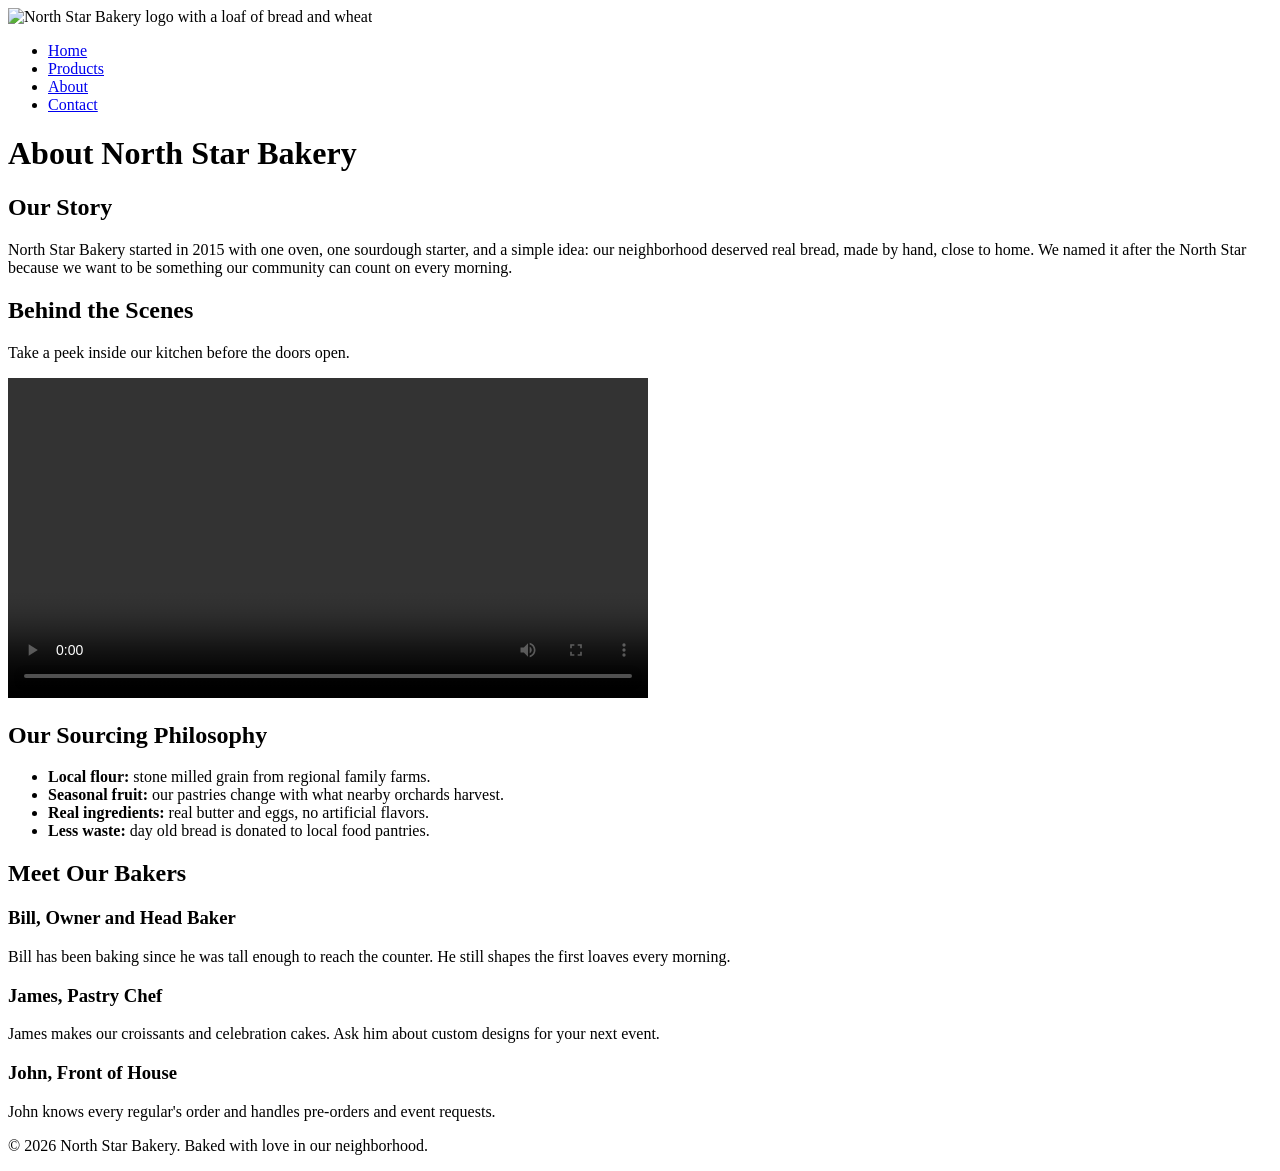
==== about.html @ cde5b95f "Add files via upload" ====
<!DOCTYPE html>
<html lang="en">
<head>
  <meta charset="UTF-8">
  <meta name="viewport" content="width=device-width, initial-scale=1.0">
  <title>North Star Bakery | About</title>
</head>
<body>

  <header>
    <img src="Bakery_c/bakery-logo_c.png" alt="North Star Bakery logo with a loaf of bread and wheat" width="160">
    <nav>
      <ul>
        <li><a href="index.html">Home</a></li>
        <li><a href="products.html">Products</a></li>
        <li><a href="about.html">About</a></li>
        <li><a href="contact.html">Contact</a></li>
      </ul>
    </nav>
  </header>

  <main>

    <h1>About North Star Bakery</h1>

    <section>
      <h2>Our Story</h2>
      <p>North Star Bakery started in 2015 with one oven, one sourdough starter, and a simple idea: our neighborhood deserved real bread, made by hand, close to home. We named it after the North Star because we want to be something our community can count on every morning.</p>
    </section>

    <section>
      <h2>Behind the Scenes</h2>
      <p>Take a peek inside our kitchen before the doors open.</p>
      <video controls width="640">
        <source src="Bakery_c/bakery-behind-scenes_c.mp4" type="video/mp4">
        Your browser does not support video. <a href="Bakery_c/bakery-behind-scenes_c.mp4">Download our behind-the-scenes video</a> instead.
      </video>
    </section>

    <section>
      <h2>Our Sourcing Philosophy</h2>
      <ul>
        <li><strong>Local flour:</strong> stone milled grain from regional family farms.</li>
        <li><strong>Seasonal fruit:</strong> our pastries change with what nearby orchards harvest.</li>
        <li><strong>Real ingredients:</strong> real butter and eggs, no artificial flavors.</li>
        <li><strong>Less waste:</strong> day old bread is donated to local food pantries.</li>
      </ul>
    </section>

    <section>
      <h2>Meet Our Bakers</h2>

      <article>
        <h3>Bill, Owner and Head Baker</h3>
        <p>Bill has been baking since he was tall enough to reach the counter. He still shapes the first loaves every morning.</p>
      </article>

      <article>
        <h3>James, Pastry Chef</h3>
        <p>James makes our croissants and celebration cakes. Ask him about custom designs for your next event.</p>
      </article>

      <article>
        <h3>John, Front of House</h3>
        <p>John knows every regular's order and handles pre-orders and event requests.</p>
      </article>
    </section>

  </main>

  <footer>
    <p>&copy; 2026 North Star Bakery. Baked with love in our neighborhood.</p>
  </footer>

</body>
</html>
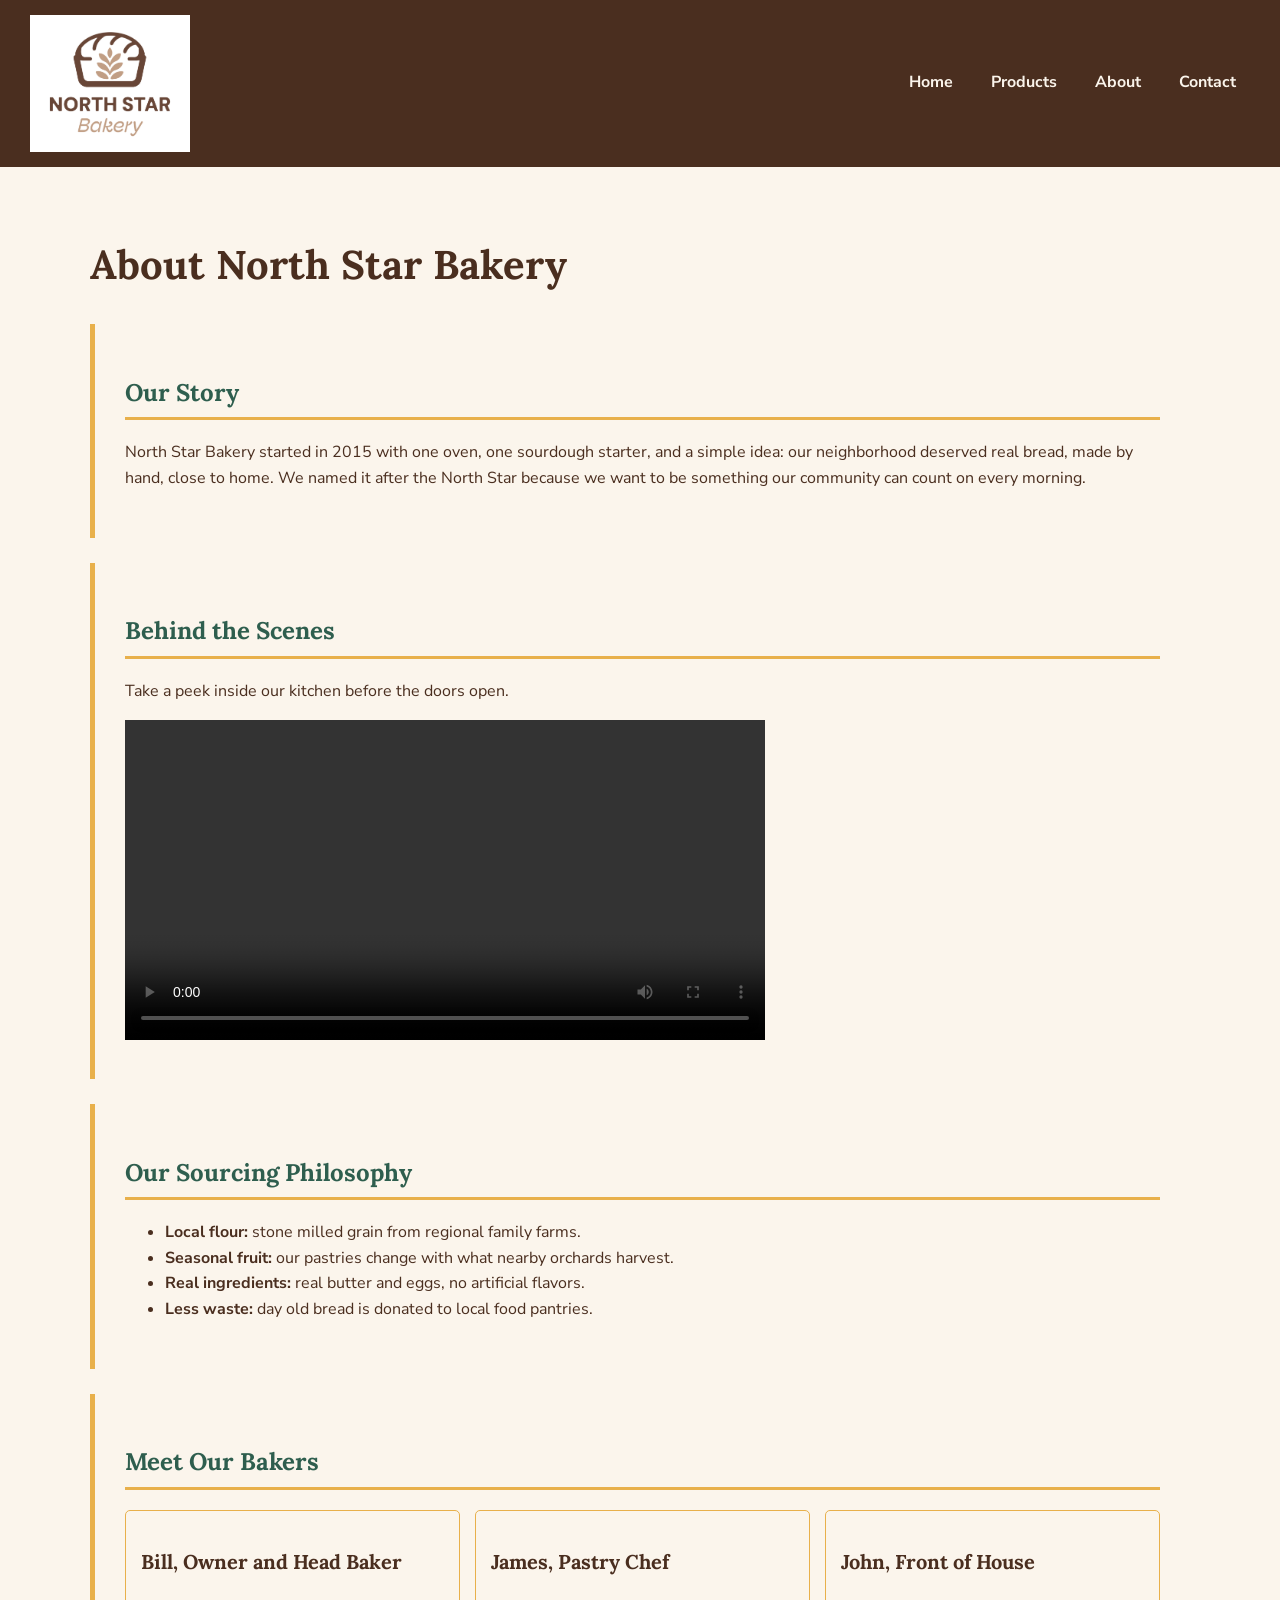
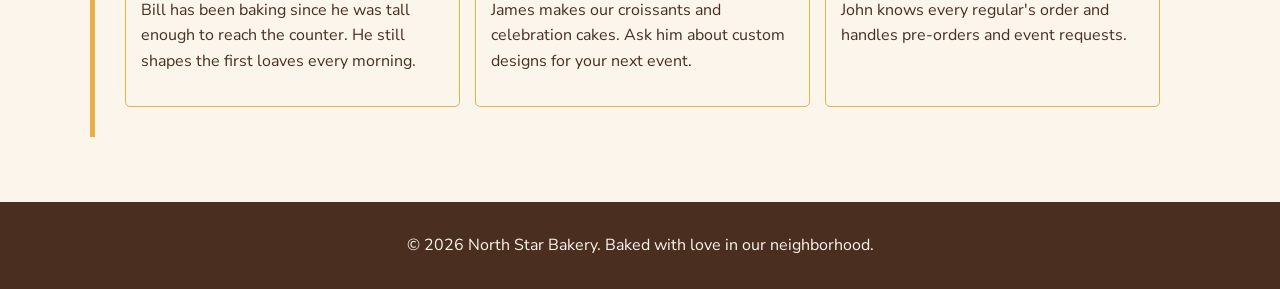
==== commit 6c5aa5e4: "Update about.html" ====
--- a/about.html
+++ b/about.html
@@ -4,6 +4,8 @@
   <meta charset="UTF-8">
   <meta name="viewport" content="width=device-width, initial-scale=1.0">
   <title>North Star Bakery | About</title>
+  <link href="https://fonts.googleapis.com/css2?family=Lora:wght@600;700&family=Nunito+Sans:wght@400;700&display=swap" rel="stylesheet">
+  <link rel="stylesheet" href="styles.css">
 </head>
 <body>
 
@@ -50,6 +52,7 @@
     <section>
       <h2>Meet Our Bakers</h2>
 
+      <div class="bakers">
       <article>
         <h3>Bill, Owner and Head Baker</h3>
         <p>Bill has been baking since he was tall enough to reach the counter. He still shapes the first loaves every morning.</p>
@@ -64,6 +67,7 @@
         <h3>John, Front of House</h3>
         <p>John knows every regular's order and handles pre-orders and event requests.</p>
       </article>
+      </div>
     </section>
 
   </main>
@@ -73,4 +77,4 @@
   </footer>
 
 </body>
-</html>+</html>
--- a/styles.css
+++ b/styles.css
@@ -0,0 +1,240 @@
+/* North Star Bakery - styles.css */
+/* Mobile first: these styles are for phones. */
+/* The media query at the bottom changes the layout for bigger screens. */
+
+/* Colors:
+   Cream  #FBF5EC  (background)
+   Brown  #4A2E1F  (text, header, footer)
+   Green  #2E5E4E  (headings, links, buttons)
+   Gold   #E8B04B  (borders and hover)
+   Fonts: Lora for headings, Nunito Sans for everything else */
+
+body {
+  margin: 0;
+  background-color: #FBF5EC;
+  color: #4A2E1F;
+  font-family: "Nunito Sans", Arial, sans-serif;
+  font-size: 16px;
+  line-height: 1.6;
+}
+
+/* stops pictures and the video from going off the screen on phones */
+img,
+video,
+audio {
+  max-width: 100%;
+  height: auto;
+}
+
+/* Headings */
+h1,
+h2,
+h3 {
+  font-family: "Lora", Georgia, serif;
+}
+
+h1 {
+  font-size: 32px;
+  color: #4A2E1F;
+}
+
+h2 {
+  font-size: 24px;
+  color: #2E5E4E;
+  border-bottom: 3px solid #E8B04B;
+  padding-bottom: 5px;
+}
+
+h3 {
+  font-size: 20px;
+  color: #4A2E1F;
+}
+
+/* Links */
+a {
+  color: #2E5E4E;
+  font-weight: bold;
+}
+
+a:hover {
+  background-color: #E8B04B;
+  color: #4A2E1F;
+}
+
+/* Header and navigation */
+header {
+  background-color: #4A2E1F;
+  padding: 15px;
+  display: flex;
+  flex-direction: column;
+  align-items: center;
+}
+
+header img {
+  width: 120px;
+}
+
+nav ul {
+  list-style: none;
+  padding: 0;
+  display: flex;
+  flex-wrap: wrap;
+  justify-content: center;
+  gap: 10px;
+}
+
+nav a {
+  color: #FBF5EC;
+  text-decoration: none;
+  padding: 8px 14px;
+}
+
+nav a:hover {
+  background-color: #E8B04B;
+  color: #4A2E1F;
+}
+
+/* Main content */
+main {
+  max-width: 1100px;
+  margin: 0 auto;
+  padding: 20px 15px;
+}
+
+section {
+  border-left: 5px solid #E8B04B;
+  padding: 20px;
+  margin-bottom: 25px;
+}
+
+address {
+  font-style: normal;
+}
+
+figcaption {
+  font-style: italic;
+}
+
+/* Pre-order now link on the home page */
+.button {
+  background-color: #2E5E4E;
+  color: #FBF5EC;
+  text-decoration: none;
+  padding: 12px 24px;
+  border-radius: 5px;
+}
+
+.button:hover {
+  background-color: #E8B04B;
+  color: #4A2E1F;
+}
+
+/* Baker cards on the about page (stacked on phones) */
+.bakers {
+  display: flex;
+  flex-direction: column;
+  gap: 15px;
+}
+
+.bakers article {
+  border: 1px solid #E8B04B;
+  border-radius: 5px;
+  padding: 15px;
+}
+
+/* Contact form */
+fieldset {
+  border: 2px solid #E8B04B;
+  margin-bottom: 20px;
+}
+
+legend {
+  font-family: "Lora", Georgia, serif;
+  font-weight: bold;
+  color: #2E5E4E;
+}
+
+label {
+  font-weight: bold;
+}
+
+input,
+textarea {
+  font-size: 16px;
+  padding: 5px;
+}
+
+/* makes the text boxes fit on a phone (they had cols="50") */
+textarea {
+  width: 90%;
+}
+
+button {
+  background-color: #2E5E4E;
+  color: #FBF5EC;
+  font-size: 16px;
+  font-weight: bold;
+  padding: 12px 24px;
+  border: none;
+  border-radius: 5px;
+  margin-bottom: 10px;
+}
+
+button:hover {
+  background-color: #E8B04B;
+  color: #4A2E1F;
+}
+
+/* Footer */
+footer {
+  background-color: #4A2E1F;
+  color: #FBF5EC;
+  text-align: center;
+  padding: 15px;
+}
+
+/* Media query for tablets and computers */
+@media (min-width: 768px) {
+
+  /* logo on the left, nav on the right */
+  header {
+    flex-direction: row;
+    justify-content: space-between;
+    padding: 15px 30px;
+  }
+
+  header img {
+    width: 160px;
+  }
+
+  h1 {
+    font-size: 40px;
+  }
+
+  main {
+    padding: 40px 30px;
+  }
+
+  section {
+    padding: 30px;
+  }
+
+  /* baker cards side by side */
+  .bakers {
+    flex-direction: row;
+  }
+
+  .bakers article {
+    flex: 1;
+  }
+
+  /* form and visit us side by side */
+  .two-column {
+    display: flex;
+    gap: 30px;
+  }
+
+  .two-column section {
+    flex: 1;
+  }
+}
